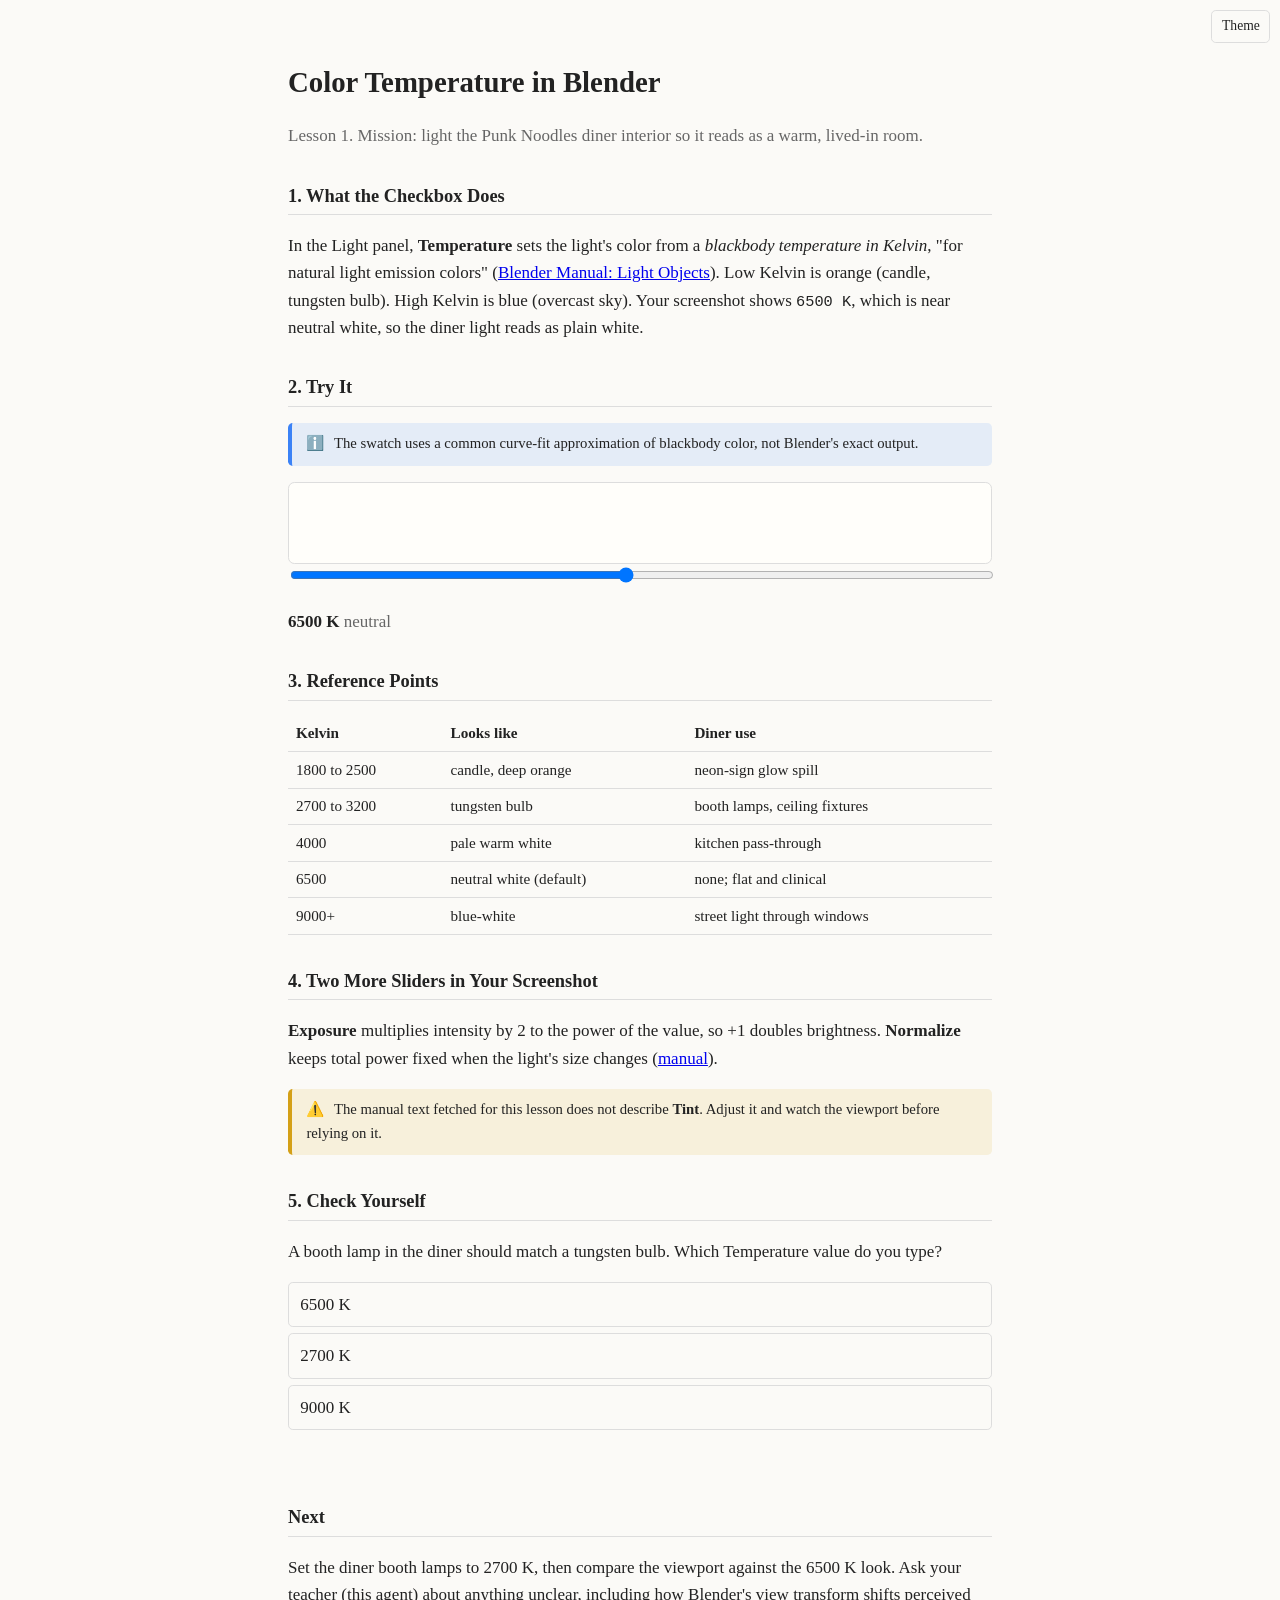
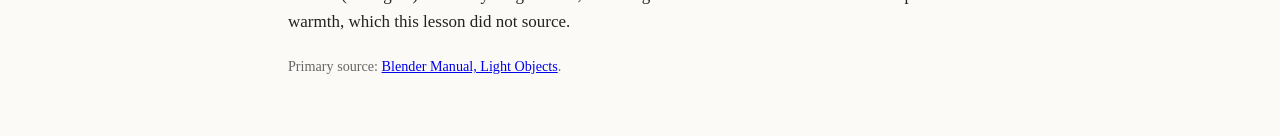
==== .agents/lessons/0001-color-temperature-in-blender.html @ b26d245a "Update Punk Noodles interior, Add color temp and candle 2DFX lessons - Add teaching lessons with sha" ====
<!doctype html>
<html lang="en">
<head>
<meta charset="utf-8">
<meta name="viewport" content="width=device-width, initial-scale=1">
<title>Color Temperature in Blender</title>
<link rel="stylesheet" href="assets/callout.css">
<style>
:root { color-scheme:light dark; --bg:#fbfaf7; --fg:#222; --mute:#666; --line:#ddd; --accent:#b4531a; }
@media (prefers-color-scheme: dark) { :root:not([data-theme="light"]) { --bg:#1b1b1d; --fg:#e8e6e1; --mute:#9a9892; --line:#3a3a3d; --accent:#e8935a; } }
:root[data-theme="dark"] { color-scheme:dark; --bg:#1b1b1d; --fg:#e8e6e1; --mute:#9a9892; --line:#3a3a3d; --accent:#e8935a; }
:root[data-theme="light"] { color-scheme:light; }
#theme { position:fixed; inset-block-start:.6rem; inset-inline-end:.6rem; font:inherit; font-size:.85rem; color:var(--fg); background:var(--bg); border:1px solid var(--line); border-radius:.3rem; padding:.3rem .6rem; cursor:pointer; }
body { background:var(--bg); color:var(--fg); font:17px/1.6 Georgia, serif; max-inline-size:44rem; margin-inline:auto; padding-inline:1rem; padding-block:2rem; }
h1 { font-size:1.8rem; margin-block-end:.2rem; }
h2 { font-size:1.15rem; margin-block-start:2rem; border-block-end:1px solid var(--line); padding-block-end:.2rem; }
.sub, small { color:var(--mute); }
.swatch { block-size:5rem; border-radius:.4rem; border:1px solid var(--line); }
input[type=range] { inline-size:100%; }
table { border-collapse:collapse; inline-size:100%; font-size:.95rem; }
td, th { border-block-end:1px solid var(--line); padding:.35rem .5rem; text-align:start; }
button.opt { display:block; inline-size:100%; text-align:start; margin-block:.4rem; padding:.5rem .7rem; font:inherit; color:inherit; background:transparent; border:1px solid var(--line); border-radius:.3rem; cursor:pointer; }
button.opt.ok { border-color:#2e8b57; background:rgba(46,139,87,.15); }
button.opt.bad { border-color:#c0392b; background:rgba(192,57,43,.15); }
.fb { min-block-size:1.5rem; color:var(--accent); }
code { font-family:Consolas, monospace; font-size:.9em; }
</style>
</head>
<body>
<button id="theme" type="button" aria-label="Toggle light or dark theme">Theme</button>
<h1>Color Temperature in Blender</h1>
<p class="sub">Lesson 1. Mission: light the Punk Noodles diner interior so it reads as a warm, lived-in room.</p>

<h2>1. What the Checkbox Does</h2>
<p>In the Light panel, <strong>Temperature</strong> sets the light's color from a <em>blackbody temperature in Kelvin</em>, "for natural light emission colors"
(<a href="https://docs.blender.org/manual/en/latest/render/lights/light_object.html">Blender Manual: Light Objects</a>).
Low Kelvin is orange (candle, tungsten bulb). High Kelvin is blue (overcast sky). Your screenshot shows <code>6500 K</code>, which is near neutral white, so the diner light reads as plain white.</p>

<h2>2. Try It</h2>
<blockquote class="callout" data-variant="note">The swatch uses a common curve-fit approximation of blackbody color, not Blender's exact output.</blockquote>
<div class="swatch" id="sw"></div>
<input type="range" id="k" min="1500" max="12000" step="100" value="6500" aria-label="Kelvin">
<p><strong id="kv">6500 K</strong> <span id="kn" class="sub"></span></p>

<h2>3. Reference Points</h2>
<table>
<tr><th>Kelvin</th><th>Looks like</th><th>Diner use</th></tr>
<tr><td>1800 to 2500</td><td>candle, deep orange</td><td>neon-sign glow spill</td></tr>
<tr><td>2700 to 3200</td><td>tungsten bulb</td><td>booth lamps, ceiling fixtures</td></tr>
<tr><td>4000</td><td>pale warm white</td><td>kitchen pass-through</td></tr>
<tr><td>6500</td><td>neutral white (default)</td><td>none; flat and clinical</td></tr>
<tr><td>9000+</td><td>blue-white</td><td>street light through windows</td></tr>
</table>

<h2>4. Two More Sliders in Your Screenshot</h2>
<p><strong>Exposure</strong> multiplies intensity by 2 to the power of the value, so +1 doubles brightness. <strong>Normalize</strong> keeps total power fixed when the light's size changes
(<a href="https://docs.blender.org/manual/en/latest/render/lights/light_object.html">manual</a>).</p>
<blockquote class="callout" data-variant="warning">The manual text fetched for this lesson does not describe <strong>Tint</strong>. Adjust it and watch the viewport before relying on it.</blockquote>

<h2>5. Check Yourself</h2>
<p>A booth lamp in the diner should match a tungsten bulb. Which Temperature value do you type?</p>
<div id="q">
<button class="opt">6500 K</button>
<button class="opt" data-ok="1">2700 K</button>
<button class="opt">9000 K</button>
</div>
<p class="fb" id="fb" role="status"></p>

<h2>Next</h2>
<p>Set the diner booth lamps to 2700 K, then compare the viewport against the 6500 K look. Ask your teacher (this agent) about anything unclear, including how Blender's view transform shifts perceived warmth, which this lesson did not source.</p>
<p><small>Primary source: <a href="https://docs.blender.org/manual/en/latest/render/lights/light_object.html">Blender Manual, Light Objects</a>.</small></p>

<script>
(function(){
  const root=document.documentElement;
  try { const s=localStorage.getItem('lesson-theme'); if(s) root.dataset.theme=s; } catch(e){}
  document.getElementById('theme').addEventListener('click',()=>{
    const dark = root.dataset.theme ? root.dataset.theme==='dark' : matchMedia('(prefers-color-scheme: dark)').matches;
    root.dataset.theme = dark ? 'light' : 'dark';
    try { localStorage.setItem('lesson-theme', root.dataset.theme); } catch(e){}
  });
})();
function kelvinToRgb(k){ // Tanner Helland approximation
  const t=k/100; let r,g,b;
  r = t<=66 ? 255 : 329.698727446*Math.pow(t-60,-0.1332047592);
  g = t<=66 ? 99.4708025861*Math.log(t)-161.1195681661 : 288.1221695283*Math.pow(t-60,-0.0755148492);
  b = t>=66 ? 255 : t<=19 ? 0 : 138.5177312231*Math.log(t-10)-305.0447927307;
  const c=v=>Math.max(0,Math.min(255,Math.round(v)));
  return [c(r),c(g),c(b)];
}
const k=document.getElementById('k');
const KEY='lesson-0001-kelvin';
try { const s=sessionStorage.getItem(KEY); if(s!==null && +s>=+k.min && +s<=+k.max) k.value=s; } catch(e){}
function upd(){
  const v=+k.value, [r,g,b]=kelvinToRgb(v);
  try { sessionStorage.setItem(KEY, String(v)); } catch(e){}
  document.getElementById('sw').style.background=`rgb(${r},${g},${b})`;
  document.getElementById('kv').textContent=v+' K';
  document.getElementById('kn').textContent = v<3500?'warm':v<5500?'warm-neutral':v<7500?'neutral':'cool';
}
k.addEventListener('input',upd); upd();
document.querySelectorAll('#q .opt').forEach(b=>b.addEventListener('click',()=>{
  const ok=b.dataset.ok==='1';
  b.classList.add(ok?'ok':'bad');
  document.getElementById('fb').textContent = ok ? 'Correct: 2700 K sits in the tungsten range.' : 'Not that one. Recall the reference table, then try again.';
}));
</script>
</body>
</html>
---- .agents/lessons/assets/callout.css ----
/* Lesson callouts: <blockquote class="callout" data-variant="warning">...</blockquote>
   Variants: note (default), tip, warning, danger. The icon comes from ::before. */
blockquote.callout {
  --callout-color: #3b82f6;
  margin-block: 1rem;
  margin-inline: 0;
  padding-block: .6rem;
  padding-inline: .9rem;
  border-inline-start: 4px solid var(--callout-color);
  border-radius: .3rem;
  background: color-mix(in srgb, var(--callout-color) 12%, transparent);
  font-size: .92rem;
  overflow: hidden;
}
blockquote.callout > :first-child { margin-block-start: 0; }
blockquote.callout > :last-child { margin-block-end: 0; }
blockquote.callout::before {
  content: "\2139\FE0F";
  float: inline-start;
  margin-inline-end: .6rem;
}
blockquote.callout[data-variant="tip"] { --callout-color: #2e8b57; }
blockquote.callout[data-variant="tip"]::before { content: "\1F4A1"; }
blockquote.callout[data-variant="warning"] { --callout-color: #d4a017; }
blockquote.callout[data-variant="warning"]::before { content: "\26A0\FE0F"; }
blockquote.callout[data-variant="danger"] { --callout-color: #c0392b; }
blockquote.callout[data-variant="danger"]::before { content: "\26D4"; }
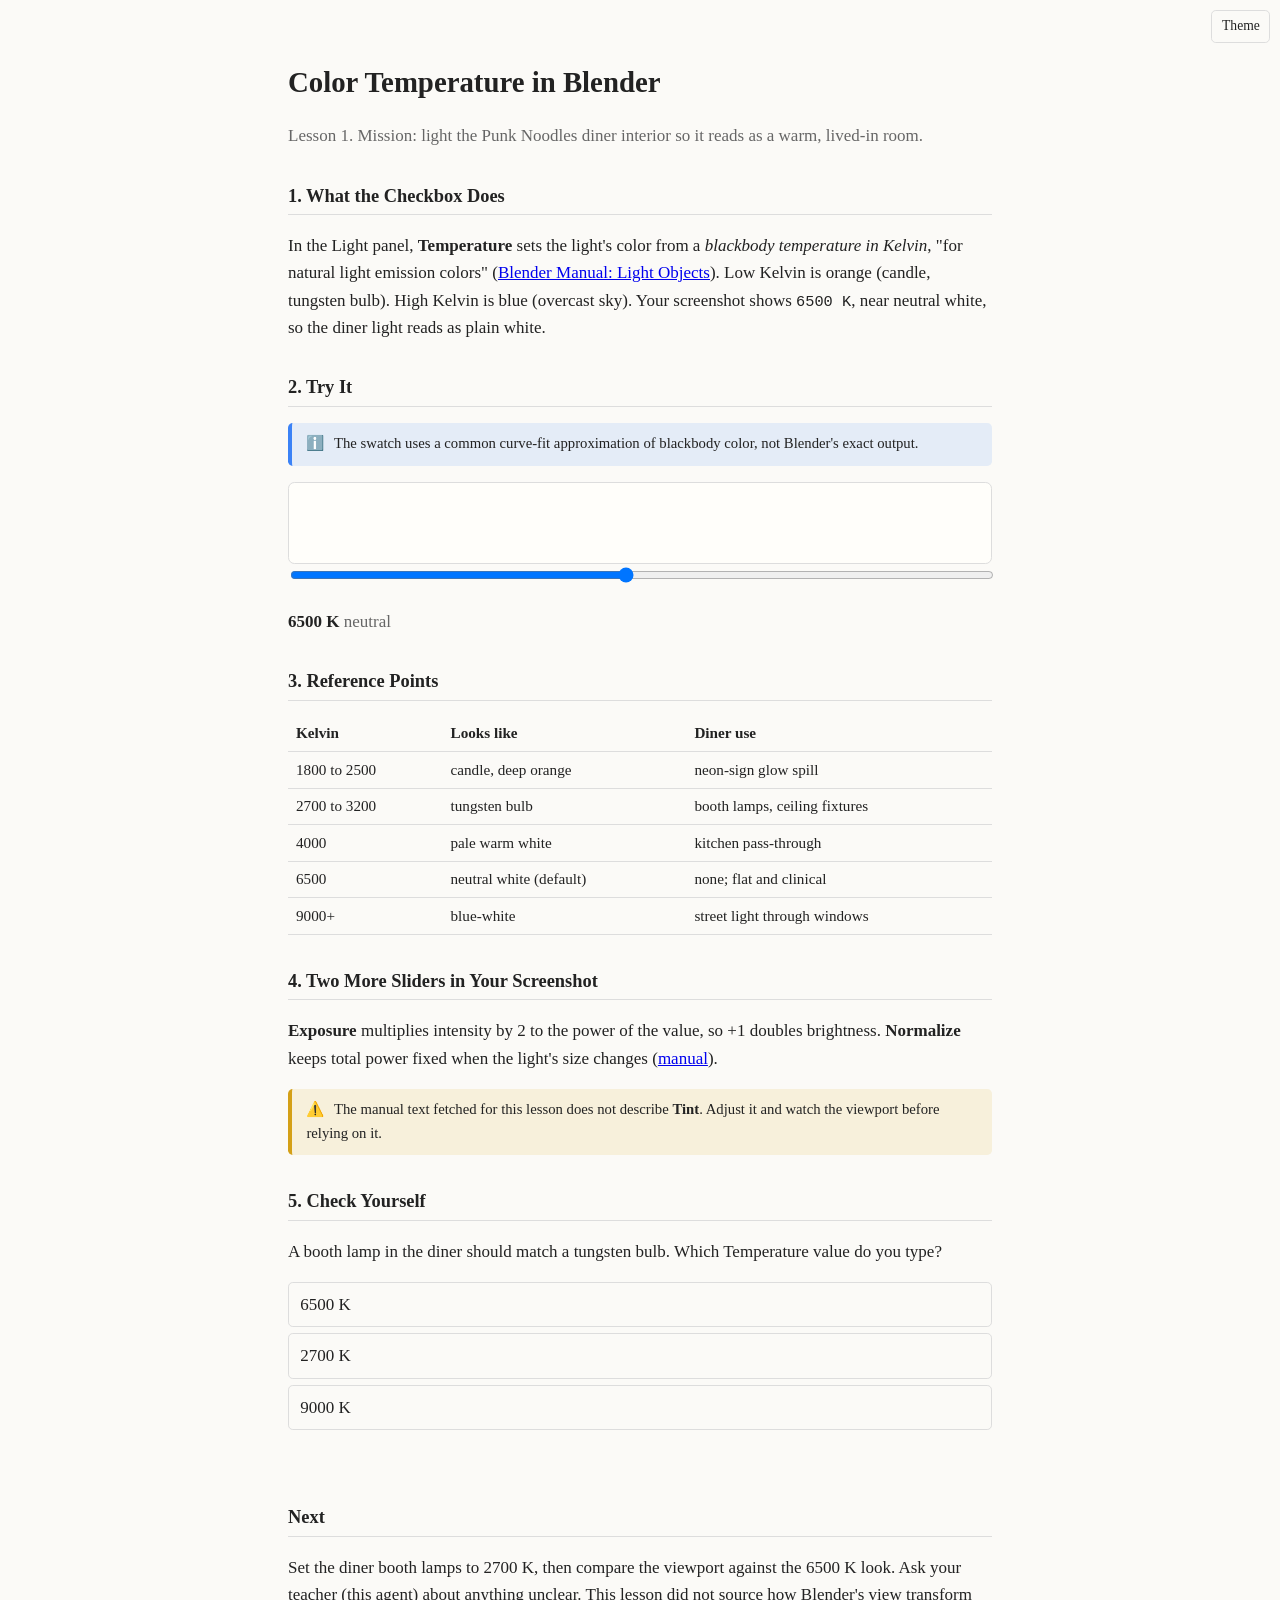
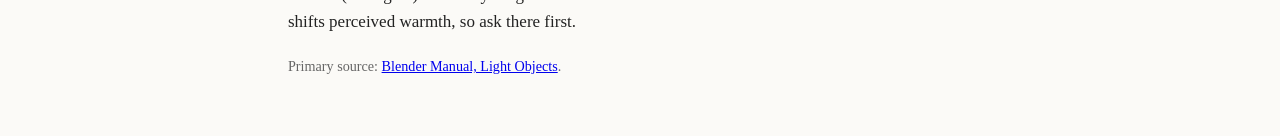
==== commit 60eb7bd1: "Show payphone blip on the radar, Add cutscene skip flag - Wrap the opening cutscene in a `$skipCutsc" ====
--- a/.agents/lessons/0001-color-temperature-in-blender.html
+++ b/.agents/lessons/0001-color-temperature-in-blender.html
@@ -34,7 +34,7 @@
 <h2>1. What the Checkbox Does</h2>
 <p>In the Light panel, <strong>Temperature</strong> sets the light's color from a <em>blackbody temperature in Kelvin</em>, "for natural light emission colors"
 (<a href="https://docs.blender.org/manual/en/latest/render/lights/light_object.html">Blender Manual: Light Objects</a>).
-Low Kelvin is orange (candle, tungsten bulb). High Kelvin is blue (overcast sky). Your screenshot shows <code>6500 K</code>, which is near neutral white, so the diner light reads as plain white.</p>
+Low Kelvin is orange (candle, tungsten bulb). High Kelvin is blue (overcast sky). Your screenshot shows <code>6500 K</code>, near neutral white, so the diner light reads as plain white.</p>
 
 <h2>2. Try It</h2>
 <blockquote class="callout" data-variant="note">The swatch uses a common curve-fit approximation of blackbody color, not Blender's exact output.</blockquote>
@@ -67,7 +67,7 @@
 <p class="fb" id="fb" role="status"></p>
 
 <h2>Next</h2>
-<p>Set the diner booth lamps to 2700 K, then compare the viewport against the 6500 K look. Ask your teacher (this agent) about anything unclear, including how Blender's view transform shifts perceived warmth, which this lesson did not source.</p>
+<p>Set the diner booth lamps to 2700 K, then compare the viewport against the 6500 K look. Ask your teacher (this agent) about anything unclear. This lesson did not source how Blender's view transform shifts perceived warmth, so ask there first.</p>
 <p><small>Primary source: <a href="https://docs.blender.org/manual/en/latest/render/lights/light_object.html">Blender Manual, Light Objects</a>.</small></p>
 
 <script>
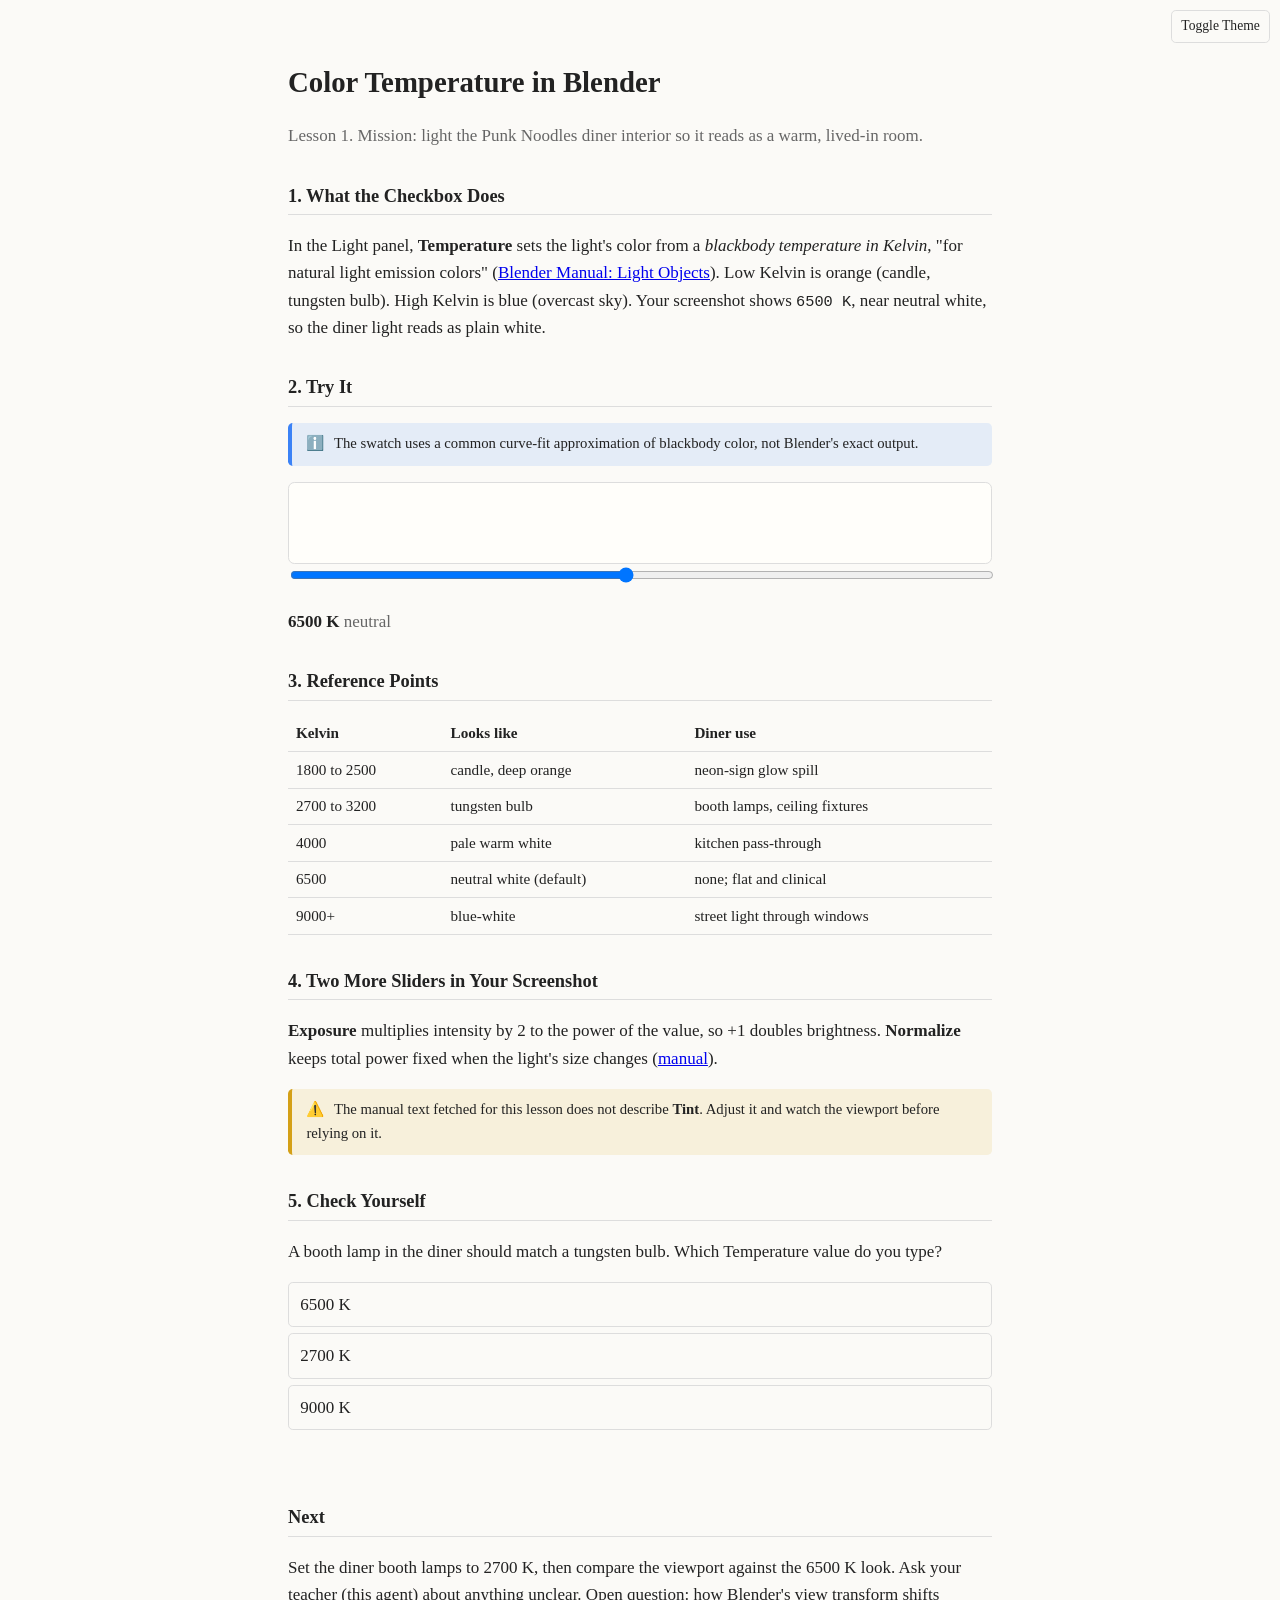
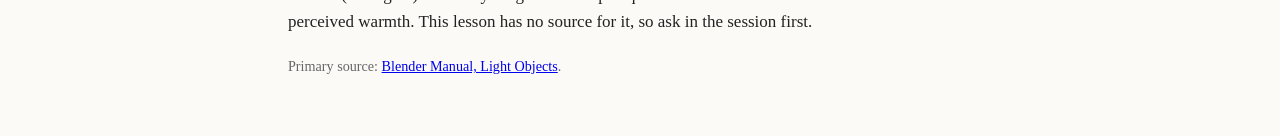
==== commit e40dca55: "Inline mission variables as CLEO locals, Add script slot lint - Move mission-private variables from " ====
--- a/.agents/lessons/0001-color-temperature-in-blender.html
+++ b/.agents/lessons/0001-color-temperature-in-blender.html
@@ -23,11 +23,13 @@
 button.opt.ok { border-color:#2e8b57; background:rgba(46,139,87,.15); }
 button.opt.bad { border-color:#c0392b; background:rgba(192,57,43,.15); }
 .fb { min-block-size:1.5rem; color:var(--accent); }
+.fb.ok { color:#2e8b57; font-weight:bold; }
+.fb.bad { color:#c0392b; font-weight:bold; }
 code { font-family:Consolas, monospace; font-size:.9em; }
 </style>
 </head>
 <body>
-<button id="theme" type="button" aria-label="Toggle light or dark theme">Theme</button>
+<button id="theme" type="button" aria-label="Toggle light or dark theme">Toggle Theme</button>
 <h1>Color Temperature in Blender</h1>
 <p class="sub">Lesson 1. Mission: light the Punk Noodles diner interior so it reads as a warm, lived-in room.</p>
 
@@ -67,7 +69,7 @@
 <p class="fb" id="fb" role="status"></p>
 
 <h2>Next</h2>
-<p>Set the diner booth lamps to 2700 K, then compare the viewport against the 6500 K look. Ask your teacher (this agent) about anything unclear. This lesson did not source how Blender's view transform shifts perceived warmth, so ask there first.</p>
+<p>Set the diner booth lamps to 2700 K, then compare the viewport against the 6500 K look. Ask your teacher (this agent) about anything unclear. Open question: how Blender's view transform shifts perceived warmth. This lesson has no source for it, so ask in the session first.</p>
 <p><small>Primary source: <a href="https://docs.blender.org/manual/en/latest/render/lights/light_object.html">Blender Manual, Light Objects</a>.</small></p>
 
 <script>
@@ -102,6 +104,7 @@
 document.querySelectorAll('#q .opt').forEach(b=>b.addEventListener('click',()=>{
   const ok=b.dataset.ok==='1';
   b.classList.add(ok?'ok':'bad');
+  document.getElementById('fb').className = 'fb ' + (ok ? 'ok' : 'bad');
   document.getElementById('fb').textContent = ok ? 'Correct: 2700 K sits in the tungsten range.' : 'Not that one. Recall the reference table, then try again.';
 }));
 </script>
